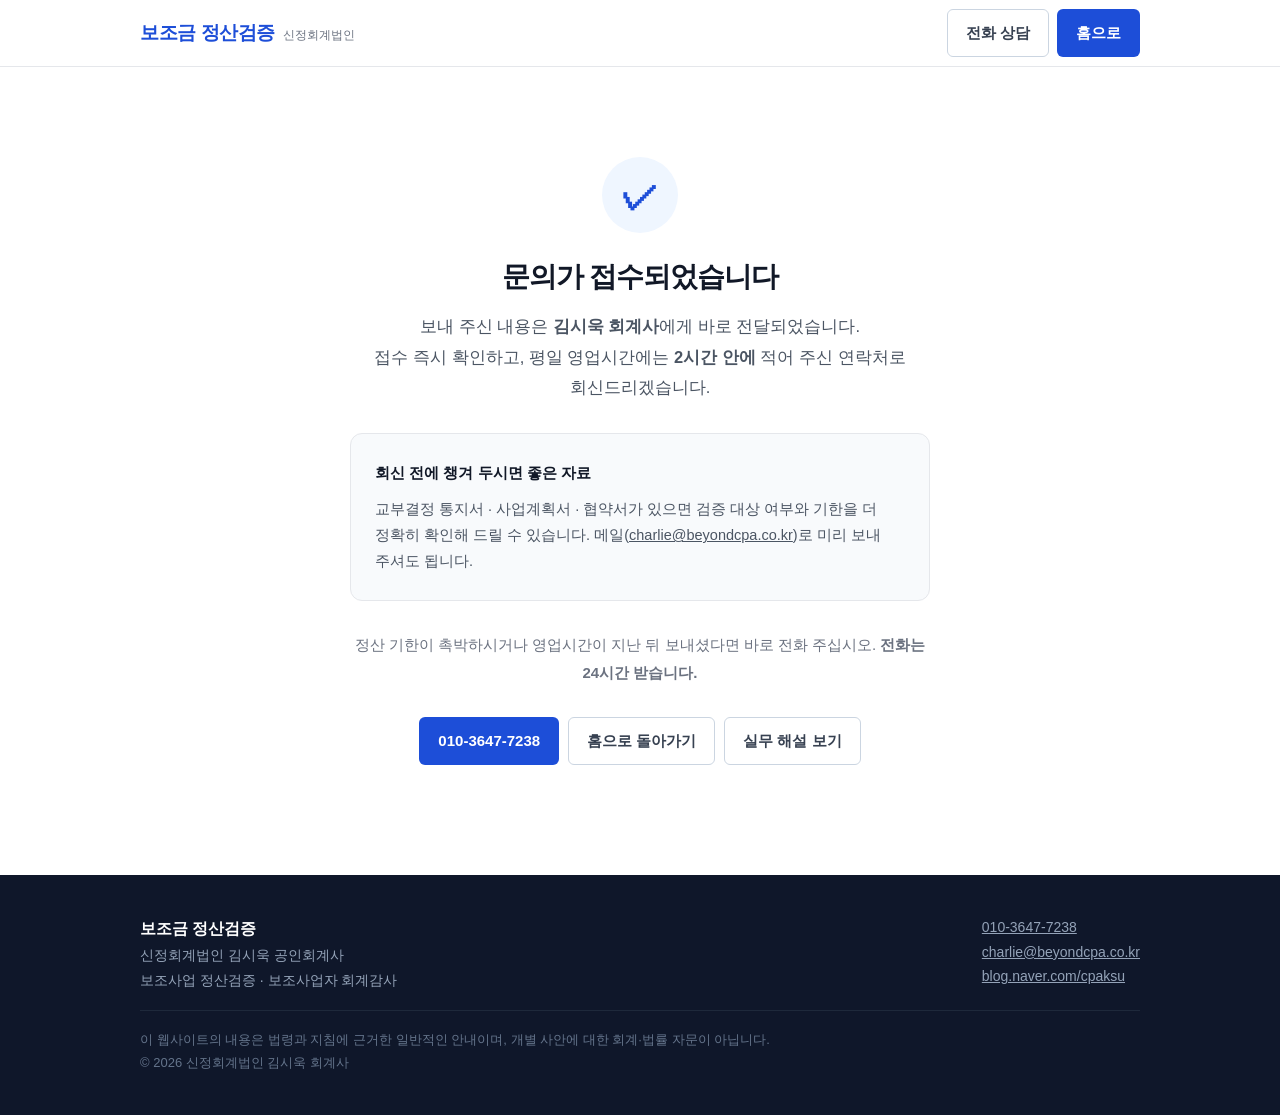
==== thanks.html @ fe08fce9 "Add files via upload" ====
<!DOCTYPE html>
<html lang="ko">
<head>
<meta charset="utf-8">
<meta name="viewport" content="width=device-width, initial-scale=1.0">
<title>문의가 접수되었습니다 | 보조금 정산검증</title>
<meta name="robots" content="noindex">
<link rel="stylesheet" href="style.css">
<style>
.thanks-wrap{max-width:620px;margin:0 auto;padding:90px 20px 110px;text-align:center}
.thanks-wrap .chk{width:76px;height:76px;margin:0 auto 26px;border-radius:50%;
  background:#EFF6FF;color:#1D4ED8;font-size:38px;line-height:76px;font-weight:700}
.thanks-wrap h1{font-size:28px;margin-bottom:16px;color:#111827}
.thanks-wrap .lead{font-size:16.5px;color:#4B5563;line-height:1.85;margin-bottom:30px}
.thanks-box{background:#F8FAFC;border:1px solid #E5E7EB;border-radius:12px;
  padding:26px 24px;text-align:left;margin-bottom:30px}
.thanks-box b{display:block;font-size:15px;color:#111827;margin-bottom:10px}
.thanks-box p{font-size:14.5px;color:#4B5563;line-height:1.8;margin:0}
.thanks-cta{display:flex;gap:9px;justify-content:center;flex-wrap:wrap}
@media(max-width:760px){.thanks-wrap{padding:60px 20px 70px}.thanks-wrap h1{font-size:23px}}
</style>
</head>
<body>

<header>
  <div class="wrap hd">
    <a class="logo" href="./"><b>보조금 정산검증</b><span>신정회계법인</span></a>
    <div class="hd-cta">
      <a class="btn btn-out" href="tel:010-3647-7238">전화 상담</a>
      <a class="btn btn-pri" href="./">홈으로</a>
    </div>
  </div>
</header>

<div class="thanks-wrap">
  <div class="chk">✓</div>
  <h1>문의가 접수되었습니다</h1>
  <p class="lead">
    보내 주신 내용은 <b>김시욱 회계사</b>에게 바로 전달되었습니다.<br>
    접수 즉시 확인하고, 평일 영업시간에는 <b>2시간 안에</b> 적어 주신 연락처로 회신드리겠습니다.
  </p>

  <div class="thanks-box">
    <b>회신 전에 챙겨 두시면 좋은 자료</b>
    <p>
      교부결정 통지서 · 사업계획서 · 협약서가 있으면 검증 대상 여부와 기한을 더 정확히 확인해 드릴 수 있습니다.
      메일(<a href="mailto:charlie@beyondcpa.co.kr">charlie@beyondcpa.co.kr</a>)로 미리 보내 주셔도 됩니다.
    </p>
  </div>

  <p class="lead" style="font-size:15px;color:#6B7280">
    정산 기한이 촉박하시거나 영업시간이 지난 뒤 보내셨다면 바로 전화 주십시오. <b>전화는 24시간 받습니다.</b>
  </p>

  <p class="thanks-cta">
    <a class="btn btn-pri" href="tel:010-3647-7238">010-3647-7238</a>
    <a class="btn btn-out" href="./">홈으로 돌아가기</a>
    <a class="btn btn-out" href="https://blog.naver.com/cpaksu">실무 해설 보기</a>
  </p>
</div>

<footer>
  <div class="wrap">
    <div class="fl">
      <div>
        <b>보조금 정산검증</b><br>
        신정회계법인 김시욱 공인회계사<br>
        보조사업 정산검증 · 보조사업자 회계감사
      </div>
      <div>
        <a href="tel:010-3647-7238">010-3647-7238</a><br>
        <a href="mailto:charlie@beyondcpa.co.kr">charlie@beyondcpa.co.kr</a><br>
        <a href="https://blog.naver.com/cpaksu">blog.naver.com/cpaksu</a>
      </div>
    </div>
    <div class="disc">
      이 웹사이트의 내용은 법령과 지침에 근거한 일반적인 안내이며, 개별 사안에 대한 회계·법률 자문이 아닙니다.<br>
      &copy; 2026 신정회계법인 김시욱 회계사
    </div>
  </div>
</footer>

</body>
</html>
---- style.css ----
*{box-sizing:border-box;margin:0;padding:0}
body{font-family:'Pretendard','Noto Sans KR',-apple-system,sans-serif;color:#111827;line-height:1.75;background:#fff;word-break:keep-all}
a{color:inherit}
.wrap{max-width:1040px;margin:0 auto;padding:0 20px}

/* 헤더 */
header{position:sticky;top:0;z-index:50;background:rgba(255,255,255,.96);border-bottom:1px solid #E5E7EB;backdrop-filter:blur(8px)}
.hd{display:flex;align-items:center;justify-content:space-between;height:66px}
.logo{display:flex;align-items:baseline;gap:8px;text-decoration:none}
.logo b{font-size:19px;font-weight:700;color:#1D4ED8;letter-spacing:-.4px}
.logo span{font-size:12px;color:#6B7280}
nav{display:flex;gap:26px}
nav a{font-size:15px;color:#374151;text-decoration:none}
nav a:hover{color:#1D4ED8}
.hd-cta{display:flex;gap:8px}
.btn{display:inline-block;padding:10px 18px;border-radius:6px;font-size:15px;font-weight:600;text-decoration:none;border:1px solid transparent;white-space:nowrap}
.btn-pri{background:#1D4ED8;color:#fff}
.btn-out{border-color:#CBD5E1;color:#374151}
@media(max-width:860px){nav,.hd-cta .btn-out{display:none}}

/* 히어로 */
.hero{background:linear-gradient(180deg,#F8FAFC 0%,#fff 100%);padding:72px 0 60px;border-bottom:1px solid #F1F5F9}
.kicker{display:inline-block;background:#DBEAFE;color:#1D4ED8;font-size:13px;font-weight:600;padding:5px 12px;border-radius:20px;margin-bottom:18px}
h1{font-size:40px;font-weight:700;line-height:1.3;letter-spacing:-1px;margin-bottom:18px}
h1 em{font-style:normal;color:#1D4ED8}
.lead{font-size:18px;color:#4B5563;max-width:680px;margin-bottom:28px}
.hero-btns{display:flex;gap:10px;flex-wrap:wrap;margin-bottom:34px}
.facts{display:grid;grid-template-columns:repeat(4,1fr);gap:1px;background:#E5E7EB;border:1px solid #E5E7EB;border-radius:8px;overflow:hidden}
.fact{background:#fff;padding:18px 16px}
.fact b{display:block;font-size:21px;color:#1D4ED8;font-weight:700;margin-bottom:3px}
.fact span{font-size:13px;color:#6B7280}
@media(max-width:760px){h1{font-size:28px}.lead{font-size:16px}.facts{grid-template-columns:repeat(2,1fr)}.hero{padding:48px 0 40px}}

/* 섹션 공통 */
section{padding:72px 0}
section:nth-of-type(even){background:#F8FAFC}
h2{font-size:28px;font-weight:700;letter-spacing:-.6px;margin-bottom:12px}
.sub{font-size:16px;color:#6B7280;margin-bottom:36px;max-width:680px}
h3{font-size:17px;font-weight:700;margin-bottom:8px}
@media(max-width:760px){section{padding:48px 0}h2{font-size:22px}}

/* 카드 */
.grid{display:grid;gap:16px}
.g2{grid-template-columns:repeat(2,1fr)}
.g3{grid-template-columns:repeat(3,1fr)}
@media(max-width:860px){.g2,.g3{grid-template-columns:1fr}}
.card{background:#fff;border:1px solid #E5E7EB;border-radius:10px;padding:26px 24px}
.card p{font-size:15px;color:#4B5563}
.card .tag{display:inline-block;font-size:12px;font-weight:600;color:#1D4ED8;background:#EFF6FF;padding:3px 9px;border-radius:4px;margin-bottom:12px}

/* 자가진단 */
.diag{background:#fff;border:2px solid #1D4ED8;border-radius:12px;padding:32px 30px;max-width:720px}
.q{margin-bottom:24px}
.q p{font-size:16px;font-weight:600;margin-bottom:12px}
.opts{display:flex;gap:8px;flex-wrap:wrap}
.opt{border:1px solid #CBD5E1;background:#fff;border-radius:6px;padding:9px 16px;font-size:14px;cursor:pointer;font-family:inherit;color:#374151}
.opt:hover{border-color:#1D4ED8}
.opt.on{background:#1D4ED8;border-color:#1D4ED8;color:#fff;font-weight:600}
#result{display:none;margin-top:8px;padding:24px;border-radius:8px;background:#EFF6FF;border-left:4px solid #1D4ED8}
#result h4{font-size:19px;color:#1D4ED8;margin-bottom:10px}
#result p{font-size:15px;color:#374151;margin-bottom:8px}
#result .warn{background:#FFF7ED;border-left:3px solid #EA580C;padding:12px 14px;border-radius:0 6px 6px 0;font-size:14px;color:#9A3412;margin-top:12px}
.note{font-size:13px;color:#9CA3AF;margin-top:16px}

/* 프로세스 */
.steps{counter-reset:s}
.step{display:flex;gap:18px;padding:20px 0;border-bottom:1px solid #E5E7EB}
.step:last-child{border-bottom:0}
.step .n{flex:none;width:34px;height:34px;border-radius:50%;background:#1D4ED8;color:#fff;font-weight:700;font-size:15px;display:flex;align-items:center;justify-content:center}
.step p{font-size:15px;color:#4B5563}

/* 표 */
table{width:100%;border-collapse:collapse;background:#fff;border:1px solid #E5E7EB;border-radius:8px;overflow:hidden}
th{background:#EFF6FF;color:#1D4ED8;font-size:14px;font-weight:600;padding:13px 16px;text-align:left;border-bottom:2px solid #DBEAFE}
td{padding:13px 16px;border-bottom:1px solid #F1F5F9;font-size:15px;color:#374151}
tr:last-child td{border-bottom:0}

/* FAQ */
details{background:#fff;border:1px solid #E5E7EB;border-radius:8px;margin-bottom:10px}
summary{padding:18px 22px;font-size:16px;font-weight:600;cursor:pointer;list-style:none;position:relative;padding-right:46px}
summary::-webkit-details-marker{display:none}
summary::after{content:"+";position:absolute;right:22px;color:#1D4ED8;font-size:21px;font-weight:400}
details[open] summary::after{content:"−"}
details div{padding:0 22px 20px;font-size:15px;color:#4B5563}

/* 인사이트 */
.post{display:block;background:#fff;border:1px solid #E5E7EB;border-radius:10px;padding:24px;text-decoration:none}
.post:hover{border-color:#93C5FD}
.post .date{font-size:12px;color:#9CA3AF;margin-bottom:8px}
.post h3{font-size:16px;line-height:1.5;margin-bottom:8px}
.post p{font-size:14px;color:#6B7280}

/* 문의 */
.contact{background:#1D4ED8;color:#fff}
.contact h2,.contact .sub{color:#fff}
.contact .sub{opacity:.85}
.cbox{display:grid;grid-template-columns:repeat(3,1fr);gap:14px}
@media(max-width:760px){.cbox{grid-template-columns:1fr}}
.cbox a{background:rgba(255,255,255,.1);border:1px solid rgba(255,255,255,.28);border-radius:10px;padding:24px;text-decoration:none;display:block}
.cbox b{display:block;font-size:18px;margin-bottom:4px}
.cbox span{font-size:14px;opacity:.82}

footer{background:#0F172A;color:#94A3B8;padding:40px 0;font-size:14px}
footer b{color:#fff;font-size:16px}
footer .fl{display:flex;justify-content:space-between;gap:24px;flex-wrap:wrap;margin-bottom:18px}
footer .disc{font-size:13px;color:#64748B;border-top:1px solid #1E293B;padding-top:18px}

/* ── 인사이트 본문 페이지 ───────────────────────── */
.post-body{max-width:760px;padding-top:44px;padding-bottom:64px}
.crumb{font-size:13px;color:#9CA3AF;margin-bottom:26px}
.crumb a{color:#9CA3AF;text-decoration:none}
.crumb a:hover{color:#1D4ED8}
.post-body .meta{font-size:13px;color:#1D4ED8;font-weight:600;margin-bottom:10px}
.post-body h1{font-size:32px;line-height:1.35;margin-bottom:14px}
.byline{font-size:14px;color:#6B7280;padding-bottom:26px;border-bottom:1px solid #E5E7EB;margin-bottom:34px}
.byline a{color:#1D4ED8}
.post-body h2{font-size:23px;margin:52px 0 18px;padding:6px 0 12px 14px;border-left:4px solid #1D4ED8;border-bottom:1px solid #93C5FD}
.post-body h3{display:inline-block;background:#DBEAFE;padding:3px 8px;margin:30px 0 12px;font-size:17px;font-weight:600}
.post-body p{font-size:16.5px;line-height:1.85;color:#374151;margin-bottom:17px}
.post-body img{width:100%;height:auto;border-radius:8px;margin:28px 0}
.post-body blockquote.lead{border-left:3px solid #3B82F6;background:#F9FAFB;padding:16px 22px;margin:0 0 34px;border-radius:0 8px 8px 0;color:#4B5563;font-size:16px}
.post-body table{margin:26px 0}
.post-body .hl{background:#EFF6FF;padding:1px 3px}
.post-body .faq{border:1px solid #E5E7EB;border-radius:6px;padding:20px 22px;margin:16px 0}
.post-body .faq .q{font-weight:700;margin-bottom:10px}
.post-body .faq .a{font-size:15px;color:#4B5563;margin:0}
.post-body .related-box{background:#F3F6FB;border-left:4px solid #1D4ED8;padding:18px 22px;margin:38px 0;border-radius:0 6px 6px 0}
.post-body .related-box strong{color:#1D4ED8;font-size:14px;display:block;margin-bottom:9px}
.post-body .related-box a{color:#1D4ED8}
.post-body .sources{background:#F9FAFB;border-radius:8px;padding:20px 24px;color:#6B7280;font-size:14px;margin-top:40px}
.post-body .sources a{color:#6B7280}
.post-body .cta-link{display:inline-block;background:#DBEAFE;color:#1D4ED8;padding:8px 18px;border-radius:20px;font-weight:600;font-size:15px}
.cta-end{margin-top:52px;padding:30px 28px;background:#EFF6FF;border-radius:10px;border:1px solid #DBEAFE}
.cta-end p{font-size:16px;margin-bottom:14px}
.cta-end .btns{display:flex;gap:9px;flex-wrap:wrap;margin-bottom:12px}
.cta-end .note{font-size:13.5px;color:#6B7280;margin:0}
footer a{color:#94A3B8}
@media(max-width:760px){.post-body h1{font-size:25px}.post-body h2{font-size:20px}}


/* ── 문의 섹션 ─────────────────────────────────── */
#contact{background:#F8FAFC}
.contact-grid{display:grid;grid-template-columns:1fr 1.15fr;gap:56px;align-items:start}
@media(max-width:960px){.contact-grid{grid-template-columns:1fr;gap:34px}}
.eyebrow{font-size:13px;font-weight:700;letter-spacing:1.5px;color:#1D4ED8;margin-bottom:16px}
.contact-left h2{font-size:33px;line-height:1.38;margin-bottom:16px}
.contact-left h2 em{font-style:normal;color:#1D4ED8}
.contact-left .sub{margin-bottom:30px}
@media(max-width:760px){.contact-left h2{font-size:24px}}

.ccard{display:flex;align-items:center;gap:15px;background:#fff;border:1px solid #E5E7EB;border-radius:12px;padding:17px 20px;margin-bottom:11px;text-decoration:none;transition:border-color .15s}
.ccard:hover{border-color:#1D4ED8}
.ccard .ic{flex:none;width:42px;height:42px;border-radius:50%;background:#EFF6FF;display:flex;align-items:center;justify-content:center;font-size:18px}
.ccard .tx{flex:1;min-width:0}
.ccard .tx small{display:block;font-size:12.5px;color:#9CA3AF;margin-bottom:2px}
.ccard .tx b{font-size:16px;color:#111827;word-break:break-all}
.ccard .ar{color:#CBD5E1;font-size:17px}
.ccard:hover .ar{color:#1D4ED8}

.contact-form{background:#fff;border:1px solid #E5E7EB;border-radius:16px;padding:34px 32px;box-shadow:0 1px 3px rgba(16,24,40,.04)}
@media(max-width:760px){.contact-form{padding:26px 20px}}
.contact-form label{display:block;font-size:14px;font-weight:600;color:#374151;margin-bottom:16px}
.contact-form label i{color:#DC2626;font-style:normal}
.contact-form input[type=text],.contact-form input[type=tel],.contact-form input[type=email],
.contact-form select,.contact-form textarea{
  width:100%;margin-top:7px;padding:12px 14px;border:1px solid #D1D5DB;border-radius:8px;
  font-size:15px;font-family:inherit;color:#111827;background:#fff;font-weight:400}
.contact-form textarea{resize:vertical;line-height:1.7}
.contact-form input:focus,.contact-form select:focus,.contact-form textarea:focus{
  outline:none;border-color:#1D4ED8;box-shadow:0 0 0 3px rgba(29,78,216,.1)}
.contact-form ::placeholder{color:#9CA3AF}
.frow{display:grid;grid-template-columns:1fr 1fr;gap:14px}
@media(max-width:560px){.frow{grid-template-columns:1fr;gap:0}}
.hp{display:none}

.diag-sum{background:#F1F5F9;border-radius:10px;padding:16px 18px;margin-bottom:24px;font-size:14px;line-height:1.65}
.diag-sum b{display:block;color:#111827;margin-bottom:3px;font-size:14.5px}
.diag-sum span{color:#4B5563}
.diag-sum a{color:#1D4ED8}
.diag-sum.on{background:#EFF6FF;border-left:3px solid #1D4ED8;border-radius:0 10px 10px 0}

.agree{display:flex;gap:11px;align-items:flex-start;font-weight:400!important;font-size:13.5px!important;color:#6B7280!important;line-height:1.6;margin:4px 0 20px!important}
.agree input{flex:none;width:17px;height:17px;margin-top:2px;accent-color:#1D4ED8}
.btn.wide{width:100%;text-align:center;padding:14px;font-size:16px;border:0;cursor:pointer;font-family:inherit}
.fnote{font-size:12.5px;color:#9CA3AF;margin-top:13px;text-align:center}

/* ── 실제 받은 질문 ────────────────────────────── */
#asked .eyebrow{margin-bottom:14px}
#asked h2{font-size:31px;line-height:1.38;margin-bottom:14px}
@media(max-width:760px){#asked h2{font-size:23px}}
.asked-grid{display:grid;grid-template-columns:1fr 1fr;gap:18px;margin-top:8px}
@media(max-width:900px){.asked-grid{grid-template-columns:1fr}}
.ask{background:#fff;border:1px solid #E5E7EB;border-radius:12px;padding:28px 26px}
.ask .q{font-size:17px;font-weight:700;color:#1D4ED8;line-height:1.6;padding-bottom:18px;margin-bottom:18px;border-bottom:1px solid #EFF6FF}
.ask .a b{display:block;font-size:15.5px;color:#111827;margin-bottom:10px}
.ask .a p{font-size:15px;color:#4B5563;margin-bottom:12px;line-height:1.8}
.ask .a p:last-child{margin-bottom:0}
.ask .a p b{display:inline;font-size:inherit;color:#111827}
#asked .note a{color:#1D4ED8}

/* ── 걸리는 다섯 가지 ──────────────────────────── */
.card.pit{position:relative;padding-top:30px}
.card.pit .num{position:absolute;top:22px;right:24px;font-size:28px;font-weight:700;color:#E5E7EB;letter-spacing:-1px}
.card.pit h3{padding-right:46px;margin-bottom:10px}
.card.pit .law{display:inline-block;margin-top:14px;font-size:12.5px;color:#1D4ED8;background:#EFF6FF;padding:5px 11px;border-radius:5px;font-weight:600}
.card.pit.soft{background:#EFF6FF;border-color:#DBEAFE}
.card.pit.soft .btn{margin-top:6px;background:#fff}

/* ── 업종별 ───────────────────────────────────── */
#industry .card ul{margin:0;padding-left:18px}
#industry .card li{font-size:14.5px;color:#4B5563;margin-bottom:7px;line-height:1.6}
#industry .card li:last-child{margin-bottom:0}

/* ── 회계사 소개 ──────────────────────────────── */
.cpa-grid{display:grid;grid-template-columns:330px 1fr;gap:48px;align-items:center}
@media(max-width:860px){.cpa-grid{grid-template-columns:1fr;gap:28px}}
.cpa-photo img{width:100%;height:auto;border-radius:14px;display:block;box-shadow:0 10px 30px rgba(16,24,40,.1)}
@media(max-width:860px){.cpa-photo{max-width:260px}}
.cpa-info h2{font-size:30px;margin-bottom:14px}
.cpa-info h2 span{font-size:18px;font-weight:600;color:#1D4ED8;margin-left:7px}
.cpa-list{list-style:none;margin:26px 0 28px;padding:0}
.cpa-list li{padding:14px 0 14px 18px;border-left:3px solid #DBEAFE;margin-bottom:12px;font-size:15.5px;color:#111827}
.cpa-list li small{display:block;font-size:13.5px;color:#6B7280;font-weight:400;margin-top:4px;line-height:1.6}
.cpa-cta{display:flex;gap:9px;flex-wrap:wrap}

/* 문의 접수 완료 — 페이지를 떠나지 않고 폼 자리에 표시 */
.form-done{display:none;background:#fff;border:1px solid #DBEAFE;border-radius:16px;padding:54px 34px;text-align:center;box-shadow:0 1px 3px rgba(16,24,40,.04)}
.form-done.on{display:block}
.form-done .chk{width:62px;height:62px;margin:0 auto 20px;border-radius:50%;background:#EFF6FF;color:#1D4ED8;font-size:30px;line-height:62px;font-weight:700}
.form-done h3{font-size:21px;margin-bottom:14px}
.form-done p{font-size:15.5px;color:#4B5563;line-height:1.8;margin-bottom:10px}
.form-done .urgent{font-size:14px;color:#6B7280;margin-top:20px;padding-top:18px;border-top:1px solid #F1F5F9}
.form-done .urgent a{color:#1D4ED8;font-weight:700}
.contact-form.sending button{opacity:.6;pointer-events:none}
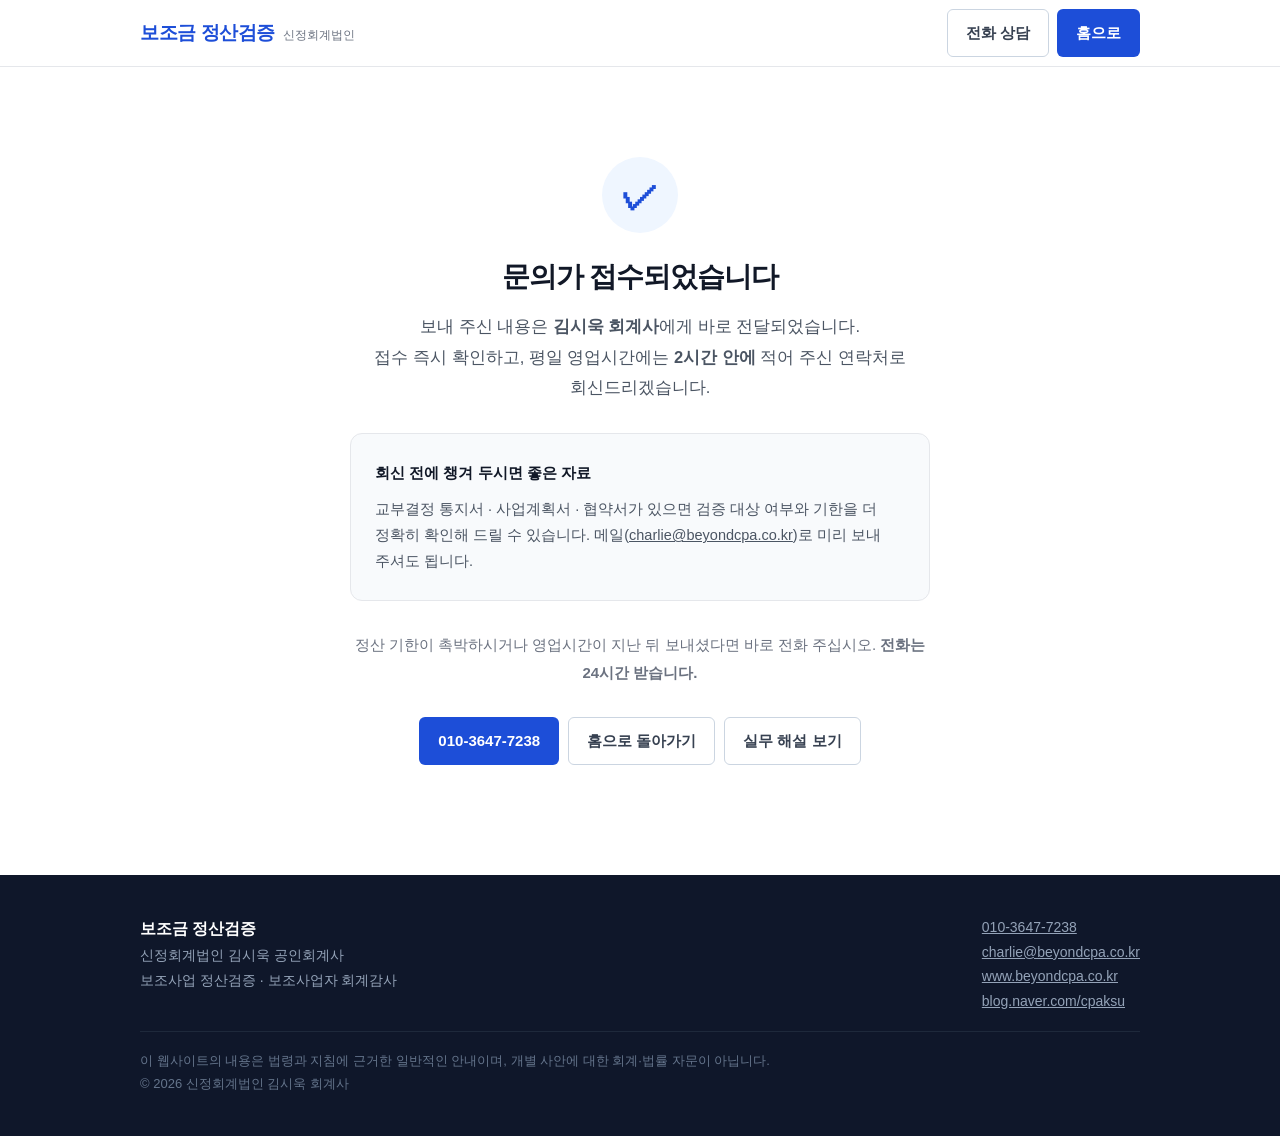
==== commit 670dfedf: "Add files via upload" ====
--- a/thanks.html
+++ b/thanks.html
@@ -70,6 +70,7 @@
       <div>
         <a href="tel:010-3647-7238">010-3647-7238</a><br>
         <a href="mailto:charlie@beyondcpa.co.kr">charlie@beyondcpa.co.kr</a><br>
+        <a href="https://www.beyondcpa.co.kr">www.beyondcpa.co.kr</a><br>
         <a href="https://blog.naver.com/cpaksu">blog.naver.com/cpaksu</a>
       </div>
     </div>
--- a/style.css
+++ b/style.css
@@ -198,7 +198,7 @@
 .ask .a p b{display:inline;font-size:inherit;color:#111827}
 #asked .note a{color:#1D4ED8}
 
-/* ── 걸리는 다섯 가지 ──────────────────────────── */
+/* ── 불인정 다섯 가지 ──────────────────────────── */
 .card.pit{position:relative;padding-top:30px}
 .card.pit .num{position:absolute;top:22px;right:24px;font-size:28px;font-weight:700;color:#E5E7EB;letter-spacing:-1px}
 .card.pit h3{padding-right:46px;margin-bottom:10px}
@@ -232,3 +232,12 @@
 .form-done .urgent{font-size:14px;color:#6B7280;margin-top:20px;padding-top:18px;border-top:1px solid #F1F5F9}
 .form-done .urgent a{color:#1D4ED8;font-weight:700}
 .contact-form.sending button{opacity:.6;pointer-events:none}
+
+/* 히어로 — 좌 텍스트 / 우 사진 */
+.hero-top{display:grid;grid-template-columns:1fr 330px;gap:52px;align-items:center;margin-bottom:34px}
+@media(max-width:900px){.hero-top{grid-template-columns:1fr;gap:28px}.hero-photo{max-width:260px;margin:0 auto}}
+.hero-text .lead{margin-bottom:28px}
+.hero-photo{margin:0}
+.hero-photo img{width:100%;height:auto;border-radius:14px;display:block;box-shadow:0 12px 34px rgba(16,24,40,.13)}
+.hero-photo figcaption{margin-top:12px;text-align:center;font-size:13.5px;color:#6B7280}
+.hero-photo figcaption b{color:#111827}
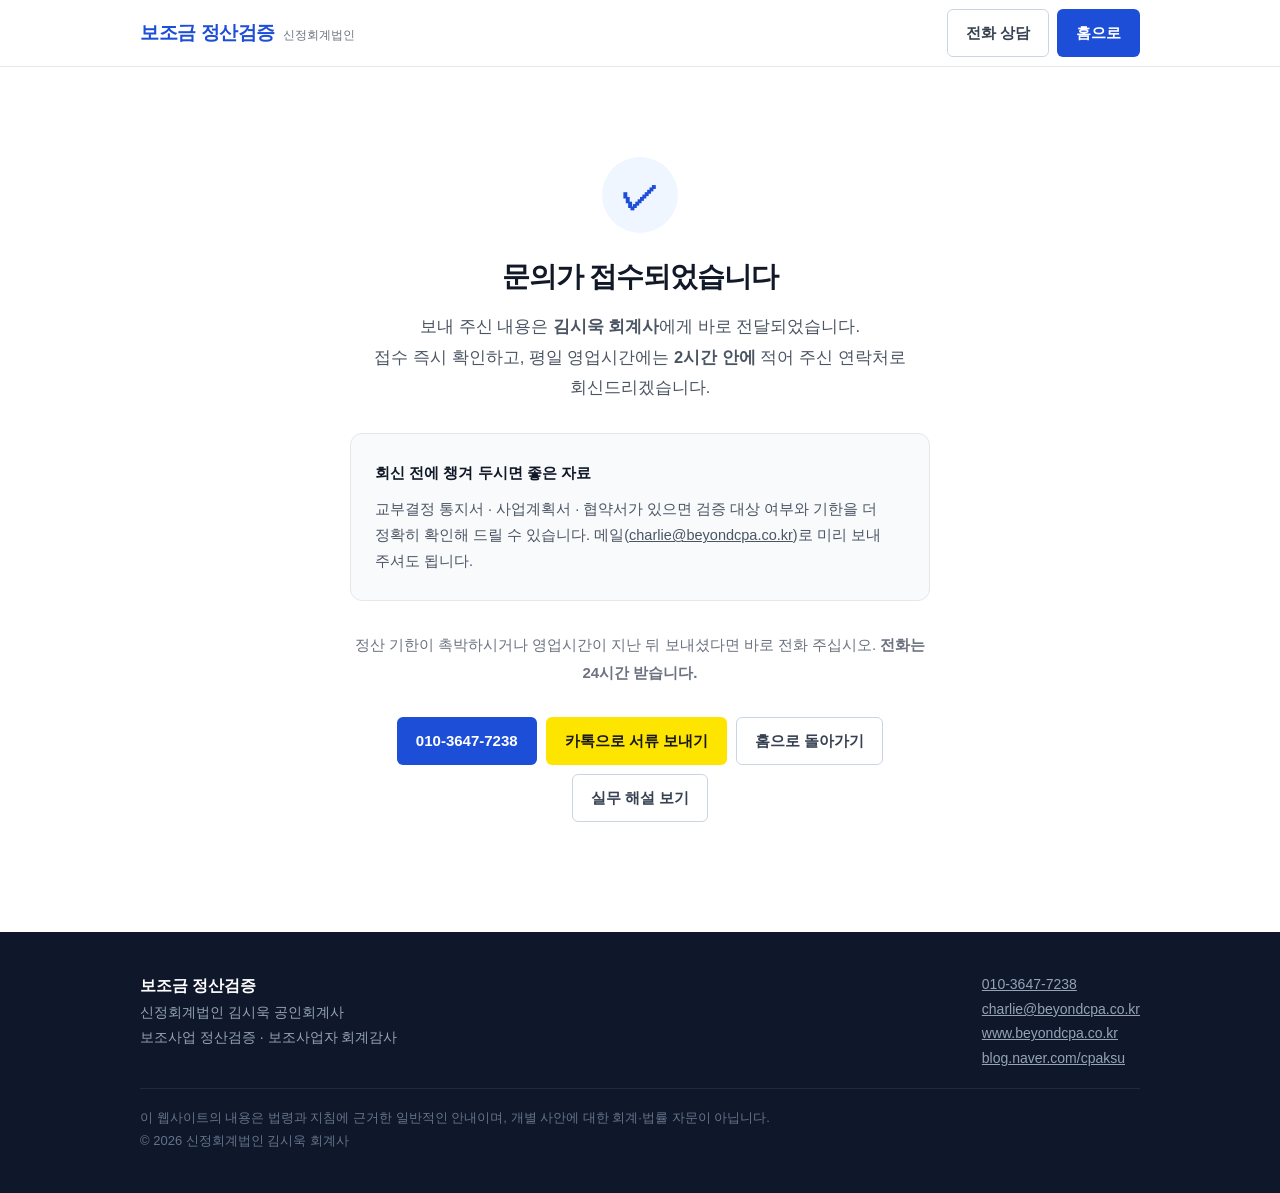
==== commit d58eabe2: "Add files via upload" ====
--- a/thanks.html
+++ b/thanks.html
@@ -54,6 +54,7 @@
 
   <p class="thanks-cta">
     <a class="btn btn-pri" href="tel:010-3647-7238">010-3647-7238</a>
+    <a class="btn btn-kakao" href="https://pf.kakao.com/_xmwxhNX/chat" target="_blank" rel="noopener">카톡으로 서류 보내기</a>
     <a class="btn btn-out" href="./">홈으로 돌아가기</a>
     <a class="btn btn-out" href="https://blog.naver.com/cpaksu">실무 해설 보기</a>
   </p>
--- a/style.css
+++ b/style.css
@@ -16,7 +16,16 @@
 .btn{display:inline-block;padding:10px 18px;border-radius:6px;font-size:15px;font-weight:600;text-decoration:none;border:1px solid transparent;white-space:nowrap}
 .btn-pri{background:#1D4ED8;color:#fff}
 .btn-out{border-color:#CBD5E1;color:#374151}
-@media(max-width:860px){nav,.hd-cta .btn-out{display:none}}
+.btn-kakao{background:#FEE500;color:#191919}
+@media(max-width:860px){nav,.hd-cta .btn-out,.hd-cta .btn-kakao{display:none}}
+
+/* 카카오톡 플로팅 버튼 — 전 페이지 우하단 */
+.kakao-float{position:fixed;right:20px;bottom:20px;z-index:60;display:flex;align-items:center;gap:8px;
+  background:#FEE500;color:#191919;text-decoration:none;font-weight:700;font-size:15px;
+  padding:12px 18px 12px 14px;border-radius:999px;box-shadow:0 6px 20px rgba(0,0,0,.18)}
+.kakao-float:hover{box-shadow:0 8px 26px rgba(0,0,0,.24)}
+@media(max-width:560px){.kakao-float{right:14px;bottom:14px;padding:12px}.kakao-float span{display:none}}
+.ccard-kakao{background:#FFFBE0;border-color:#FDE68A}
 
 /* 히어로 */
 .hero{background:linear-gradient(180deg,#F8FAFC 0%,#fff 100%);padding:72px 0 60px;border-bottom:1px solid #F1F5F9}
@@ -232,12 +241,3 @@
 .form-done .urgent{font-size:14px;color:#6B7280;margin-top:20px;padding-top:18px;border-top:1px solid #F1F5F9}
 .form-done .urgent a{color:#1D4ED8;font-weight:700}
 .contact-form.sending button{opacity:.6;pointer-events:none}
-
-/* 히어로 — 좌 텍스트 / 우 사진 */
-.hero-top{display:grid;grid-template-columns:1fr 330px;gap:52px;align-items:center;margin-bottom:34px}
-@media(max-width:900px){.hero-top{grid-template-columns:1fr;gap:28px}.hero-photo{max-width:260px;margin:0 auto}}
-.hero-text .lead{margin-bottom:28px}
-.hero-photo{margin:0}
-.hero-photo img{width:100%;height:auto;border-radius:14px;display:block;box-shadow:0 12px 34px rgba(16,24,40,.13)}
-.hero-photo figcaption{margin-top:12px;text-align:center;font-size:13.5px;color:#6B7280}
-.hero-photo figcaption b{color:#111827}
